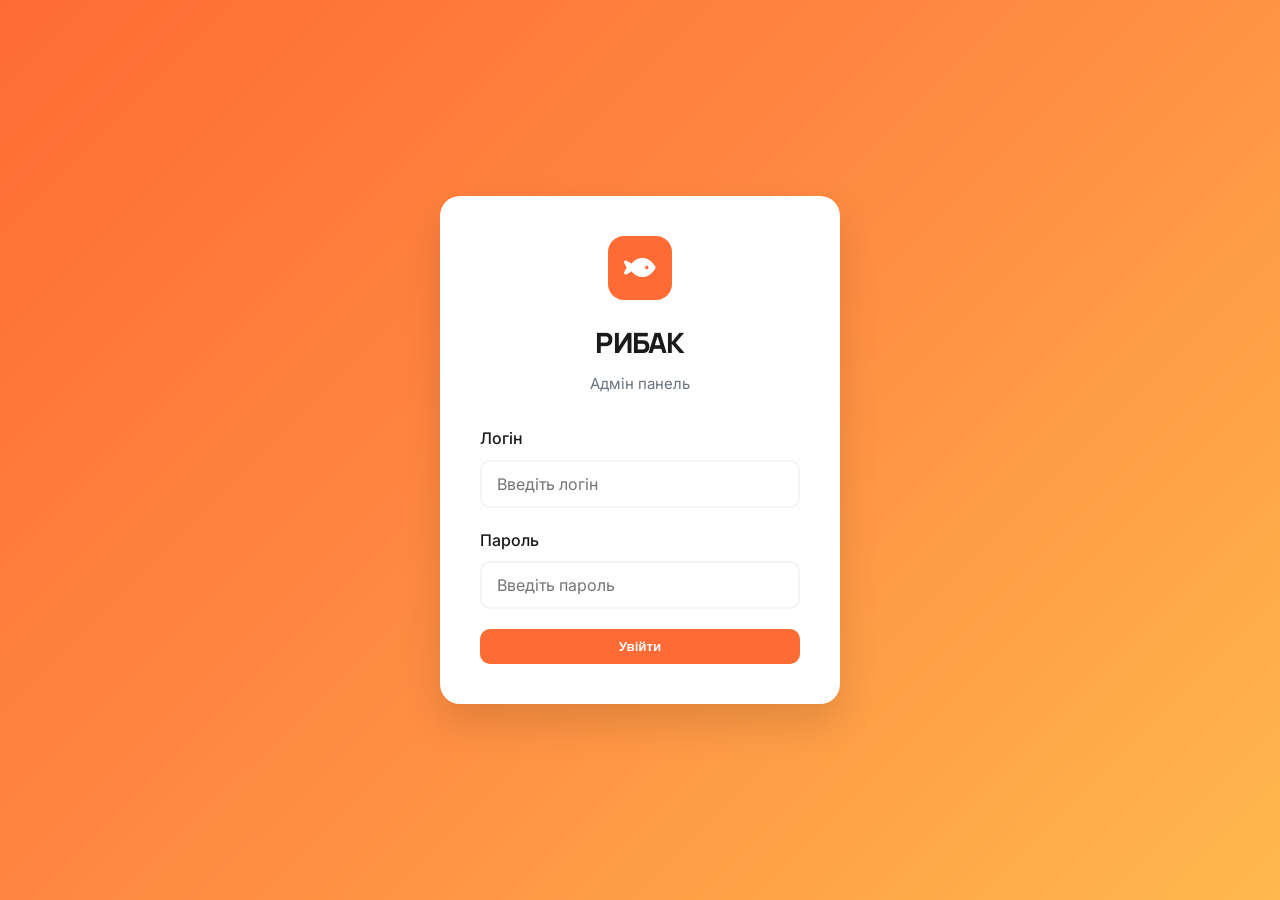
==== admin.html @ 1c78d4a0 "Add files via upload Initial commit - FISHLAB" ====
<!DOCTYPE html>
<html lang="uk">
<head>
    <meta charset="UTF-8">
    <meta name="viewport" content="width=device-width, initial-scale=1.0">
    <title>Адмін панель - РИБАК</title>
    <link rel="stylesheet" href="admin-styles.css">
    <link rel="preconnect" href="https://fonts.googleapis.com">
    <link rel="preconnect" href="https://fonts.gstatic.com" crossorigin>
    <link href="https://fonts.googleapis.com/css2?family=Inter:wght@400;500;600;700&family=Manrope:wght@700;800&display=swap" rel="stylesheet">
    <link rel="stylesheet" href="https://cdnjs.cloudflare.com/ajax/libs/font-awesome/6.4.0/css/all.min.css">
    <script>
        // Auto-cleanup localStorage on page load
        (function() {
            try {
                const testKey = '__test_' + Date.now();
                localStorage.setItem(testKey, 'test');
                localStorage.removeItem(testKey);
            } catch (e) {
                if (e.name === 'QuotaExceededError') {
                    console.warn('localStorage переповнений, очищення...');
                    try {
                        // Try to clean settings
                        const settings = JSON.parse(localStorage.getItem('storeSettings') || '{}');
                        if (settings.logoImage) delete settings.logoImage;
                        for (let i = 1; i <= 4; i++) {
                            if (settings[`catImage${i}`]) delete settings[`catImage${i}`];
                        }
                        localStorage.setItem('storeSettings', JSON.stringify(settings));
                    } catch (e2) {}
                    
                    // If still full, clear products
                    try {
                        const testKey2 = '__test2_' + Date.now();
                        localStorage.setItem(testKey2, 'test');
                        localStorage.removeItem(testKey2);
                    } catch (e3) {
                        localStorage.removeItem('adminProducts');
                        localStorage.removeItem('orders');
                        alert('localStorage очищено! Перезавантажте сторінку.');
                    }
                }
            }
        })();
    </script>
</head>
<body>
    <!-- Login Screen -->
    <div id="loginScreen" class="login-screen">
        <div class="login-box">
            <div class="login-logo">
                <div class="logo-icon">
                    <i class="fas fa-fish"></i>
                </div>
                <h2>РИБАК</h2>
                <p>Адмін панель</p>
            </div>
            <form id="loginForm">
                <div class="form-group">
                    <label for="adminLogin">Логін</label>
                    <input type="text" id="adminLogin" required placeholder="Введіть логін">
                </div>
                <div class="form-group">
                    <label for="adminPassword">Пароль</label>
                    <input type="password" id="adminPassword" required placeholder="Введіть пароль">
                </div>
                <button type="submit" class="btn btn-primary btn-full">Увійти</button>
            </form>
        </div>
    </div>

    <!-- Admin Dashboard -->
    <div id="adminDashboard" class="admin-dashboard" style="display: none;">
        <!-- Sidebar -->
        <aside class="sidebar">
            <div class="sidebar-header">
                <div class="logo-icon">
                    <i class="fas fa-fish"></i>
                </div>
                <span>РИБАК</span>
            </div>
            <nav class="sidebar-nav">
                <a href="#" class="active" data-tab="products">
                    <i class="fas fa-fish"></i>
                    <span>Товари</span>
                </a>
                <a href="#" data-tab="settings">
                    <i class="fas fa-cog"></i>
                    <span>Налаштування</span>
                </a>
            </nav>
            <div class="sidebar-footer">
                <button id="logoutBtn" class="btn btn-logout">
                    <i class="fas fa-sign-out-alt"></i>
                    <span>Вийти</span>
                </button>
            </div>
        </aside>

        <!-- Main Content -->
        <main class="main-content">
            <!-- Top Header -->
            <header class="admin-header">
                <h1>Панель керування</h1>
                <div class="admin-header-actions">
                    <button class="admin-header-btn" id="settingsBtn" title="Налаштування">
                        <i class="fas fa-cog"></i>
                    </button>
                    <div class="user-menu">
                        <i class="fas fa-user"></i>
                        <span id="adminNickname">Адміністратор</span>
                    </div>
                </div>
            </header>

            <!-- Products Tab -->
            <div id="productsTab" class="tab-content active">
                <header class="content-header">
                    <h1>Управління товарами</h1>
                    <button class="btn btn-primary" id="addProductBtn">
                        <i class="fas fa-plus"></i>
                        Додати товар
                    </button>
                </header>
                <div class="products-table-wrapper">
                    <table class="products-table" id="productsTable">
                        <thead>
                            <tr>
                                <th>ID</th>
                                <th>Фото</th>
                                <th>Назва</th>
                                <th>Категорія</th>
                                <th>Ціна</th>
                                <th>Наявність</th>
                                <th>Дії</th>
                            </tr>
                        </thead>
                        <tbody id="productsTableBody">
                            <!-- Products will be loaded here -->
                        </tbody>
                    </table>
                </div>
            </div>

            <!-- Settings Tab -->
            <div id="settingsTab" class="tab-content">
                <header class="content-header">
                    <h1>Налаштування сайту</h1>
                </header>
                <div class="settings-form">
                    <h3 style="margin-bottom: 20px; color: var(--primary);">Основні налаштування</h3>
                    <div class="form-group">
                        <label for="adminNicknameInput">Ваш нікнейм</label>
                        <input type="text" id="adminNicknameInput" placeholder="Введіть ваш нікнейм">
                    </div>
                    <div class="form-group">
                        <label for="storeName">Назва магазину (на сайті)</label>
                        <input type="text" id="storeName" value="РИБАК" placeholder="Назва магазину">
                    </div>
                    <div class="form-group">
                        <label for="storePhone">Телефон</label>
                        <input type="tel" id="storePhone" value="+38 (050) 533-88-39">
                    </div>
                    <div class="form-group">
                        <label for="storeEmail">Email</label>
                        <input type="email" id="storeEmail" value="info@rybak.com">
                    </div>
                    <div class="form-group">
                        <label for="storeWhatsApp">WhatsApp (номер телефону)</label>
                        <input type="tel" id="storeWhatsApp" value="+380505338839" placeholder="+380...">
                    </div>
                    <div class="form-group">
                        <label for="logoImage">Логотип магазину</label>
                        <div style="display: flex; gap: 15px; align-items: flex-start;">
                            <div style="flex: 1;">
                                <input type="file" id="logoImage" accept="image/*" style="display: block; margin-bottom: 10px;">
                                <div id="logoPreview" style="width: 100px; height: 100px; background: #f0f0f0; border-radius: 8px; display: flex; align-items: center; justify-content: center; overflow: hidden;">
                                    <img id="logoPreviewImg" src="" alt="Логотип" style="width: 100%; height: 100%; object-fit: cover; display: none;">
                                    <span id="logoPlaceholder" style="color: #999;">Немає зображення</span>
                                </div>
                            </div>
                        </div>
                    </div>
                    <div class="form-group">
                        <label for="heroProduct">Головний товар</label>
                        <select id="heroProduct">
                            <!-- Products will be loaded here -->
                        </select>
                    </div>
                    
                    <hr style="margin: 30px 0; border-color: var(--gray-light);">
                    
                    <h3 style="margin-bottom: 20px; color: var(--primary);">Hero Section (Головний банер)</h3>
                    <div class="form-group">
                        <label for="heroTitle">Заголовок</label>
                        <input type="text" id="heroTitle" value="Натуральна в'ялена та копчена риба">
                    </div>
                    <div class="form-group">
                        <label for="heroSubtitle">Підзаголовок</label>
                        <input type="text" id="heroSubtitle" value="Свіжа продукція напряму від виробника. Доставка по всій Україні.">
                    </div>
                    <div class="form-group">
                        <label for="heroBtn1">Текст кнопки 1 (синя)</label>
                        <input type="text" id="heroBtn1" value="Купити зараз">
                    </div>
                    <div class="form-group">
                        <label for="heroBtn2">Текст кнопки 2 (біла)</label>
                        <input type="text" id="heroBtn2" value="Переглянути каталог">
                    </div>
                    <div class="form-group">
                        <label for="heroTrust1">Пункт довіри 1</label>
                        <input type="text" id="heroTrust1" value="Натуральне сировину">
                    </div>
                    <div class="form-group">
                        <label for="heroTrust2">Пункт довіри 2</label>
                        <input type="text" id="heroTrust2" value="Без консервантів">
                    </div>
                    <div class="form-group">
                        <label for="heroTrust3">Пункт довіри 3</label>
                        <input type="text" id="heroTrust3" value="Доставка за 24 години">
                    </div>
                    
                    <hr style="margin: 30px 0; border-color: var(--gray-light);">
                    
                    <h3 style="margin-bottom: 20px; color: var(--primary);">Benefits (Переваги) - Заголовки</h3>
                    <div class="form-group">
                        <label for="benefit1">Перевага 1</label>
                        <input type="text" id="benefit1" value="Швидка доставка">
                    </div>
                    <div class="form-group">
                        <label for="benefit2">Перевага 2</label>
                        <input type="text" id="benefit2" value="Свіжа риба">
                    </div>
                    <div class="form-group">
                        <label for="benefit3">Перевага 3</label>
                        <input type="text" id="benefit3" value="Найкраща якість">
                    </div>
                    <div class="form-group">
                        <label for="benefit4">Перевага 4</label>
                        <input type="text" id="benefit4" value="Безпечна оплата">
                    </div>
                    
                    <h3 style="margin: 30px 0 20px; color: var(--primary);">Benefits - Описи та іконки</h3>
                    <style>
                        .icon-select { display: grid; grid-template-columns: repeat(6, 1fr); gap: 10px; margin-top: 10px; }
                        .icon-option { padding: 10px; text-align: center; border: 2px solid var(--gray-light); border-radius: 8px; cursor: pointer; transition: all 0.2s; }
                        .icon-option:hover { border-color: var(--primary); background: rgba(0,159,227,0.1); }
                        .icon-option.selected { border-color: var(--primary); background: var(--primary); color: white; }
                        .icon-option i { font-size: 24px; display: block; margin-bottom: 5px; }
                        .icon-option span { font-size: 11px; }
                        .icon-grid-small { display: grid; grid-template-columns: repeat(10, 1fr); gap: 4px; margin-top: 8px; max-height: 120px; overflow-y: auto; }
                        .icon-btn { padding: 6px; text-align: center; border: 1px solid var(--gray-light); border-radius: 4px; cursor: pointer; background: white; }
                        .icon-btn:hover { border-color: var(--primary); background: rgba(0,159,227,0.1); }
                        .icon-btn.active { border-color: var(--primary); background: var(--primary); color: white; }
                        .icon-btn i { font-size: 16px; }
                        .desc-with-icon { display: flex; align-items: flex-start; gap: 15px; }
                        .desc-with-icon input { flex: 1; }
                        .selected-icon-preview { width: 40px; height: 40px; display: flex; align-items: center; justify-content: center; background: var(--primary-light); border-radius: 8px; color: var(--primary); font-size: 20px; }
                    </style>
                    
                    <!-- Опис 1 з іконкою -->
                    <div class="form-group">
                        <label for="benefitDesc1">Опис 1</label>
                        <div class="desc-with-icon">
                            <div class="selected-icon-preview" id="iconPreview1">
                                <i class="fas fa-shipping-fast"></i>
                            </div>
                            <input type="hidden" id="benefitIcon1" value="fa-shipping-fast">
                            <input type="text" id="benefitDesc1" value="Доставляємо за 24 години по всій Україні" style="flex: 1;">
                        </div>
                        <div class="icon-grid-small" id="iconGrid1"></div>
                    </div>
                    
                    <!-- Опис 2 з іконкою -->
                    <div class="form-group">
                        <label for="benefitDesc2">Опис 2</label>
                        <div class="desc-with-icon">
                            <div class="selected-icon-preview" id="iconPreview2">
                                <i class="fas fa-fish"></i>
                            </div>
                            <input type="hidden" id="benefitIcon2" value="fa-fish">
                            <input type="text" id="benefitDesc2" value="Тільки свіжий улов, без заморозки" style="flex: 1;">
                        </div>
                        <div class="icon-grid-small" id="iconGrid2"></div>
                    </div>
                    
                    <!-- Опис 3 з іконкою -->
                    <div class="form-group">
                        <label for="benefitDesc3">Опис 3</label>
                        <div class="desc-with-icon">
                            <div class="selected-icon-preview" id="iconPreview3">
                                <i class="fas fa-star"></i>
                            </div>
                            <input type="hidden" id="benefitIcon3" value="fa-star">
                            <input type="text" id="benefitDesc3" value="Преміум продукти відбірної якості" style="flex: 1;">
                        </div>
                        <div class="icon-grid-small" id="iconGrid3"></div>
                    </div>
                    
                    <!-- Опис 4 з іконкою -->
                    <div class="form-group">
                        <label for="benefitDesc4">Опис 4</label>
                        <div class="desc-with-icon">
                            <div class="selected-icon-preview" id="iconPreview4">
                                <i class="fas fa-shield-alt"></i>
                            </div>
                            <input type="hidden" id="benefitIcon4" value="fa-shield-alt">
                            <input type="text" id="benefitDesc4" value="Готівка, картка, онлайн оплата" style="flex: 1;">
                        </div>
                        <div class="icon-grid-small" id="iconGrid4"></div>
                    </div>
                    
                    <hr style="margin: 30px 0; border-color: var(--gray-light);">
                    
                    <h3 style="margin-bottom: 20px; color: var(--primary);">Картинки категорій</h3>
                    <style>
                        .cat-image-upload { display: flex; align-items: center; gap: 15px; margin-bottom: 15px; }
                        .cat-image-preview { width: 80px; height: 60px; border-radius: 8px; background-size: cover; background-position: center; border: 2px solid var(--gray-light); }
                        .cat-image-input { flex: 1; }
                        .file-input { display: none; }
                        .file-label { display: inline-flex; align-items: center; gap: 8px; padding: 8px 16px; background: var(--primary); color: white; border-radius: 6px; cursor: pointer; font-size: 14px; }
                        .file-label:hover { background: var(--primary-dark); }
                    </style>
                    <div class="form-group">
                        <label>В'ялена риба</label>
                        <div class="cat-image-upload">
                            <div class="cat-image-preview" id="catPreview1" style="background-image: url('https://images.unsplash.com/photo-1544551763-46a013bb70d5?w=600&h=400&fit=crop')"></div>
                            <div class="cat-image-input">
                                <input type="file" id="catImageFile1" class="file-input" accept="image/*">
                                <label for="catImageFile1" class="file-label"><i class="fas fa-upload"></i> Завантажити</label>
                                <input type="hidden" id="catImage1" value="https://images.unsplash.com/photo-1544551763-46a013bb70d5?w=600&h=400&fit=crop">
                            </div>
                        </div>
                    </div>
                    <div class="form-group">
                        <label>Копчена риба</label>
                        <div class="cat-image-upload">
                            <div class="cat-image-preview" id="catPreview2" style="background-image: url('https://images.unsplash.com/photo-1519708227418-c8fd9a32b7a2?w=600&h=400&fit=crop')"></div>
                            <div class="cat-image-input">
                                <input type="file" id="catImageFile2" class="file-input" accept="image/*">
                                <label for="catImageFile2" class="file-label"><i class="fas fa-upload"></i> Завантажити</label>
                                <input type="hidden" id="catImage2" value="https://images.unsplash.com/photo-1519708227418-c8fd9a32b7a2?w=600&h=400&fit=crop">
                            </div>
                        </div>
                    </div>
                    <div class="form-group">
                        <label>Закуски до пива</label>
                        <div class="cat-image-upload">
                            <div class="cat-image-preview" id="catPreview3" style="background-image: url('https://images.unsplash.com/photo-1565680018434-b513d5e5fd47?w=600&h=400&fit=crop')"></div>
                            <div class="cat-image-input">
                                <input type="file" id="catImageFile3" class="file-input" accept="image/*">
                                <label for="catImageFile3" class="file-label"><i class="fas fa-upload"></i> Завантажити</label>
                                <input type="hidden" id="catImage3" value="https://images.unsplash.com/photo-1565680018434-b513d5e5fd47?w=600&h=400&fit=crop">
                            </div>
                        </div>
                    </div>
                    
                    <hr style="margin: 30px 0; border-color: var(--gray-light);">
                    
                    <h3 style="margin-bottom: 20px; color: var(--primary);">Футер (Нижня частина сайту)</h3>
                    <div class="form-group">
                        <label for="footerTagline">Опис під логотипом</label>
                        <input type="text" id="footerTagline" value="Натуральна в'ялена та копчена риба від виробника">
                    </div>
                    <div class="form-group">
                        <label for="footerPhone">Телефон</label>
                        <input type="text" id="footerPhone" value="0800 123 456">
                    </div>
                    <div class="form-group">
                        <label for="footerEmail">Email</label>
                        <input type="text" id="footerEmail" value="info@rybak.ua">
                    </div>
                    <div class="form-group">
                        <label for="footerCopyright">Copyright текст</label>
                        <input type="text" id="footerCopyright" value="© 2026 РИБАК. Всі права захищені.">
                    </div>
                    
                    <hr style="margin: 30px 0; border-color: var(--gray-light);">
                    
                    <button class="btn btn-primary" id="saveSettings">Зберегти налаштування</button>
                </div>
            </div>
        </main>
    </div>

    <!-- Order Detail Modal -->
    <div id="orderModal" class="modal">
        <div class="modal-overlay" id="orderModalOverlay"></div>
        <div class="modal-content">
            <div class="modal-header">
                <h3>Деталі замовлення</h3>
                <button class="close-modal" id="closeOrderModal">
                    <i class="fas fa-times"></i>
                </button>
            </div>
            <div class="modal-body" id="orderDetails">
                <!-- Order details will be loaded here -->
            </div>
        </div>
    </div>

    <!-- Product Edit Modal -->
    <div id="productModal" class="modal">
        <div class="modal-overlay" id="productModalOverlay"></div>
        <div class="modal-content">
            <div class="modal-header">
                <h3 id="productModalTitle">Редагувати товар</h3>
                <button class="close-modal" id="closeProductModal">
                    <i class="fas fa-times"></i>
                </button>
            </div>
            <div class="modal-body">
                <form id="productForm">
                    <input type="hidden" id="productId">
                    <div class="form-group">
                        <label for="productName">Назва товару</label>
                        <input type="text" id="productName" required>
                    </div>
                    <div class="form-group">
                        <label for="productCategory">Категорія</label>
                        <select id="productCategory" required>
                            <option value="Копчена риба">Копчена риба</option>
                            <option value="В'ялена риба">В'ялена риба</option>
                            <option value="Закуски">Закуски</option>
                        </select>
                    </div>
                    <div class="form-group">
                        <label>Ціна за кг (₴)</label>
                        <div style="display: flex; gap: 10px; align-items: center;">
                            <input type="number" id="productPriceFrom" placeholder="Від" required min="0" style="flex: 1;">
                            <span>-</span>
                            <input type="number" id="productPriceTo" placeholder="До" required min="0" style="flex: 1;">
                        </div>
                        <small style="color: var(--gray); display: block; margin-top: 5px;">Вкажіть діапазон цін (наприклад: 180-220)</small>
                    </div>
                    <div class="form-group">
                        <label for="productDescription">Опис</label>
                        <textarea id="productDescription" required rows="3"></textarea>
                    </div>
                    <div class="form-group" style="display: flex; align-items: center; gap: 10px;">
                        <input type="checkbox" id="productInStock" checked style="width: 20px; height: 20px; cursor: pointer;">
                        <label for="productInStock" style="margin: 0; cursor: pointer;">В наявності</label>
                    </div>
                    <div class="form-group">
                        <label for="productMainImage">Головне фото (обов'язково)</label>
                        <input type="file" id="productMainImage" accept="image/png, image/jpeg, image/jpg" required>
                        <small style="color: var(--gray); display: block; margin-top: 5px;">Максимальний розмір: 5MB. Це фото буде на головній сторінці.</small>
                        <div id="mainImagePreview" style="display: none; margin-top: 10px; position: relative; width: fit-content;">
                            <img id="mainImagePreviewImg" style="max-width: 150px; border-radius: 10px; border: 2px solid var(--primary);">
                            <button type="button" id="removeMainImage" style="position: absolute; top: -10px; right: -10px; background: var(--danger); color: white; border: none; border-radius: 50%; width: 30px; height: 30px; cursor: pointer; display: flex; align-items: center; justify-content: center; font-size: 18px;">
                                <i class="fas fa-times"></i>
                            </button>
                        </div>
                    </div>
                    <div class="form-group">
                        <label for="productAdditionalImages">Додаткові фото (опціонально)</label>
                        <input type="file" id="productAdditionalImages" accept="image/png, image/jpeg, image/jpg" multiple>
                        <small style="color: var(--gray); display: block; margin-top: 5px;">Можна вибрати до 4 додаткових фото. Максимальний розмір кожного: 5MB.</small>
                        <div id="additionalImagesPreview" style="display: none; margin-top: 10px; display: flex; gap: 10px; flex-wrap: wrap;"></div>
                    </div>
                    <button type="submit" class="btn btn-primary btn-full">Зберегти товар</button>
                </form>
            </div>
        </div>
    </div>

    <script src="admin.js"></script>
</body>
</html>
---- admin-styles.css ----
* {
    margin: 0;
    padding: 0;
    box-sizing: border-box;
}

:root {
    --primary: #FF6B35;
    --primary-dark: #E55A2B;
    --primary-light: rgba(255, 107, 53, 0.1);
    --secondary: #FF8C42;
    --accent: #FFB84D;
    --dark: #1A1A1A;
    --dark-secondary: #2D2D2D;
    --light: #FAFAFA;
    --gray: #6B7280;
    --gray-light: #F3F4F6;
    --success: #10B981;
    --danger: #EF4444;
    --warning: #F59E0B;
    --shadow-sm: 0 1px 2px 0 rgba(0, 0, 0, 0.05);
    --shadow: 0 4px 12px rgba(0, 0, 0, 0.08);
    --shadow-md: 0 10px 25px rgba(0, 0, 0, 0.1);
    --shadow-lg: 0 20px 40px rgba(0, 0, 0, 0.12);
    --shadow-xl: 0 25px 50px rgba(0, 0, 0, 0.15);
    --radius-sm: 8px;
    --radius: 12px;
    --radius-lg: 16px;
    --radius-xl: 24px;
}

body {
    font-family: 'Inter', -apple-system, BlinkMacSystemFont, sans-serif;
    background: var(--light);
    color: var(--dark);
    line-height: 1.6;
}

/* Login Screen */
.login-screen {
    position: fixed;
    top: 0;
    left: 0;
    width: 100%;
    height: 100%;
    background: linear-gradient(135deg, #FF6B35 0%, #FF8C42 50%, #FFB84D 100%);
    display: flex;
    align-items: center;
    justify-content: center;
    z-index: 1000;
}

.login-box {
    background: white;
    padding: 40px;
    border-radius: 20px;
    box-shadow: var(--shadow-lg);
    width: 90%;
    max-width: 400px;
}

.login-logo {
    text-align: center;
    margin-bottom: 30px;
}

.login-logo .logo-icon {
    width: 64px;
    height: 64px;
    background: var(--primary);
    border-radius: var(--radius-lg);
    display: flex;
    align-items: center;
    justify-content: center;
    margin: 0 auto 20px;
    color: white;
    font-size: 28px;
}

.login-logo h2 {
    font-family: 'Manrope', sans-serif;
    font-size: 28px;
    font-weight: 800;
    color: var(--dark);
    margin-bottom: 8px;
    letter-spacing: -0.5px;
}

.login-logo p {
    color: var(--gray);
    font-size: 15px;
}

.login-hint {
    text-align: center;
    margin-top: 15px;
    color: var(--gray);
    font-size: 0.85rem;
}

/* Admin Header */
.admin-header {
    position: fixed;
    top: 0;
    left: 260px;
    right: 0;
    height: 72px;
    background: rgba(255, 255, 255, 0.95);
    backdrop-filter: blur(20px);
    -webkit-backdrop-filter: blur(20px);
    border-bottom: 1px solid var(--gray-light);
    z-index: 100;
    display: flex;
    align-items: center;
    justify-content: space-between;
    padding: 0 30px;
}

.admin-header h1 {
    font-family: 'Manrope', sans-serif;
    font-size: 24px;
    font-weight: 800;
    color: var(--dark);
}

.admin-header-actions {
    display: flex;
    align-items: center;
    gap: 16px;
}

.admin-header-btn {
    width: 44px;
    height: 44px;
    border-radius: var(--radius);
    border: none;
    background: transparent;
    color: var(--gray);
    font-size: 18px;
    cursor: pointer;
    transition: all 0.3s ease;
    display: flex;
    align-items: center;
    justify-content: center;
}

.admin-header-btn:hover {
    background: var(--primary-light);
    color: var(--primary);
}

.user-menu {
    display: flex;
    align-items: center;
    gap: 12px;
    padding: 8px 16px;
    background: var(--light);
    border-radius: var(--radius);
    cursor: pointer;
    transition: all 0.3s ease;
}

.user-menu:hover {
    background: var(--gray-light);
}

.user-menu i {
    width: 36px;
    height: 36px;
    background: var(--primary);
    border-radius: 50%;
    display: flex;
    align-items: center;
    justify-content: center;
    color: white;
}

.user-menu span {
    font-weight: 600;
    font-size: 14px;
    color: var(--dark);
}

/* Admin Dashboard */
.admin-dashboard {
    display: flex;
    min-height: 100vh;
}

/* Sidebar */
.sidebar {
    width: 260px;
    background: var(--dark);
    color: white;
    display: flex;
    flex-direction: column;
    position: fixed;
    height: 100vh;
}

.sidebar-header {
    padding: 25px;
    border-bottom: 1px solid rgba(255, 255, 255, 0.1);
    display: flex;
    align-items: center;
    gap: 12px;
}

.sidebar-header .logo-icon {
    width: 40px;
    height: 40px;
    background: var(--primary);
    border-radius: var(--radius);
    display: flex;
    align-items: center;
    justify-content: center;
    color: white;
    font-size: 20px;
}

.sidebar-header span {
    font-family: 'Manrope', sans-serif;
    font-size: 22px;
    font-weight: 800;
    letter-spacing: -0.5px;
}

.sidebar-nav {
    flex: 1;
    padding: 20px 0;
}

.sidebar-nav a {
    display: flex;
    align-items: center;
    gap: 12px;
    padding: 15px 25px;
    color: rgba(255, 255, 255, 0.7);
    text-decoration: none;
    transition: all 0.3s;
}

.sidebar-nav a:hover,
.sidebar-nav a.active {
    background: rgba(255, 255, 255, 0.1);
    color: white;
    border-left: 3px solid var(--primary);
}

.sidebar-nav a i {
    width: 20px;
    text-align: center;
}

.sidebar-footer {
    padding: 20px 25px;
    border-top: 1px solid rgba(255, 255, 255, 0.1);
}

.btn-logout {
    display: flex;
    align-items: center;
    justify-content: center;
    gap: 10px;
    width: 100%;
    padding: 12px;
    background: transparent;
    border: 2px solid rgba(255, 255, 255, 0.3);
    color: white;
    border-radius: 10px;
    cursor: pointer;
    transition: all 0.3s;
}

.btn-logout:hover {
    background: var(--danger);
    border-color: var(--danger);
}

/* Main Content */
.main-content {
    margin-left: 260px;
    flex: 1;
    padding: 102px 30px 30px;
}

.content-header {
    display: flex;
    justify-content: space-between;
    align-items: center;
    margin-bottom: 30px;
    flex-wrap: wrap;
    gap: 20px;
}

.content-header h1 {
    font-size: 2rem;
    color: var(--dark);
}

/* Stats */
.stats {
    display: flex;
    gap: 20px;
}

.stat-card {
    background: white;
    padding: 20px 25px;
    border-radius: 15px;
    box-shadow: var(--shadow);
    display: flex;
    align-items: center;
    gap: 15px;
}

.stat-card i {
    width: 50px;
    height: 50px;
    background: linear-gradient(135deg, var(--primary) 0%, var(--secondary) 100%);
    color: white;
    border-radius: 12px;
    display: flex;
    align-items: center;
    justify-content: center;
    font-size: 1.25rem;
}

.stat-value {
    display: block;
    font-size: 1.5rem;
    font-weight: 700;
    color: var(--dark);
}

.stat-label {
    display: block;
    font-size: 0.875rem;
    color: var(--gray);
}

/* Tab Content */
.tab-content {
    display: none;
}

.tab-content.active {
    display: block;
}

/* Orders List */
.orders-list {
    display: grid;
    gap: 20px;
}

.order-card {
    background: white;
    border-radius: 15px;
    padding: 25px;
    box-shadow: var(--shadow);
    cursor: pointer;
    transition: all 0.3s;
}

.order-card:hover {
    transform: translateY(-3px);
    box-shadow: var(--shadow-lg);
}

.order-header {
    display: flex;
    justify-content: space-between;
    align-items: center;
    margin-bottom: 15px;
}

.order-id {
    font-weight: 700;
    color: var(--primary);
    font-size: 1.1rem;
}

.order-date {
    color: var(--gray);
    font-size: 0.875rem;
}

.order-customer {
    display: flex;
    align-items: center;
    gap: 8px;
    margin-bottom: 10px;
    color: var(--dark);
}

.order-total {
    font-size: 1.25rem;
    font-weight: 700;
    color: var(--success);
}

/* Products Table */
.products-table-wrapper {
    background: white;
    border-radius: 15px;
    box-shadow: var(--shadow);
    overflow: hidden;
}

.products-table {
    width: 100%;
    border-collapse: collapse;
}

.products-table th {
    background: var(--light);
    padding: 15px;
    text-align: left;
    font-weight: 600;
    color: var(--gray);
    font-size: 0.875rem;
    text-transform: uppercase;
}

.products-table td {
    padding: 15px;
    border-bottom: 1px solid var(--gray-light);
}

.products-table tr:hover {
    background: var(--light);
}

.product-thumb {
    width: 60px;
    height: 60px;
    border-radius: 10px;
    object-fit: cover;
}

/* Buttons */
.btn {
    display: inline-flex;
    align-items: center;
    justify-content: center;
    gap: 8px;
    padding: 10px 20px;
    border: none;
    border-radius: 10px;
    font-weight: 600;
    cursor: pointer;
    transition: all 0.3s;
}

.btn-primary {
    background: var(--primary);
    color: white;
}

.btn-primary:hover {
    background: var(--primary-dark);
}

.btn-danger {
    background: var(--danger);
    color: white;
}

.btn-danger:hover {
    background: #dc2626;
}

.btn-secondary {
    background: var(--gray-light);
    color: var(--dark);
}

.btn-secondary:hover {
    background: var(--gray);
    color: white;
}

.btn-full {
    width: 100%;
}

.btn-sm {
    padding: 6px 12px;
    font-size: 0.875rem;
}

/* Form */
.form-group {
    margin-bottom: 20px;
}

.form-group label {
    display: block;
    margin-bottom: 8px;
    font-weight: 500;
    color: var(--dark);
}

.form-group input,
.form-group select,
.form-group textarea {
    width: 100%;
    padding: 12px 15px;
    border: 2px solid var(--gray-light);
    border-radius: 10px;
    font-size: 1rem;
    transition: border-color 0.3s;
    font-family: inherit;
}

.form-group input:focus,
.form-group select:focus,
.form-group textarea:focus {
    outline: none;
    border-color: var(--primary);
}

/* Settings */
.settings-form {
    background: white;
    padding: 30px;
    border-radius: 15px;
    box-shadow: var(--shadow);
    max-width: 500px;
}

/* Modal */
.modal {
    display: none;
    position: fixed;
    top: 0;
    left: 0;
    width: 100%;
    height: 100%;
    z-index: 1000;
    align-items: center;
    justify-content: center;
}

.modal.active {
    display: flex;
}

.modal-overlay {
    position: absolute;
    top: 0;
    left: 0;
    width: 100%;
    height: 100%;
    background: rgba(0, 0, 0, 0.5);
}

.modal-content {
    position: relative;
    background: white;
    border-radius: 20px;
    width: 90%;
    max-width: 600px;
    max-height: 90vh;
    overflow: hidden;
    box-shadow: var(--shadow-lg);
}

.modal-header {
    display: flex;
    justify-content: space-between;
    align-items: center;
    padding: 20px 25px;
    border-bottom: 1px solid var(--gray-light);
}

.modal-header h3 {
    font-size: 1.25rem;
}

.close-modal {
    background: none;
    border: none;
    font-size: 1.5rem;
    color: var(--gray);
    cursor: pointer;
}

.close-modal:hover {
    color: var(--danger);
}

.modal-body {
    padding: 25px;
    max-height: 70vh;
    overflow-y: auto;
}

/* Order Details */
.order-details-grid {
    display: grid;
    gap: 20px;
}

.order-section h4 {
    margin-bottom: 10px;
    color: var(--primary);
}

.order-section p {
    margin-bottom: 5px;
}

.order-items-list {
    background: var(--light);
    border-radius: 10px;
    padding: 15px;
}

.order-item {
    display: flex;
    justify-content: space-between;
    padding: 10px 0;
    border-bottom: 1px solid var(--gray-light);
}

.order-item:last-child {
    border-bottom: none;
}

/* Responsive */
@media (max-width: 768px) {
    .sidebar {
        width: 100%;
        position: relative;
        height: auto;
    }

    .main-content {
        margin-left: 0;
    }

    .admin-dashboard {
        flex-direction: column;
    }

    .stats {
        flex-direction: column;
    }

    .content-header {
        flex-direction: column;
        align-items: flex-start;
    }
}

/* Empty State */
.empty-state {
    text-align: center;
    padding: 60px 20px;
    color: var(--gray);
}

.empty-state i {
    font-size: 4rem;
    margin-bottom: 20px;
    opacity: 0.5;
}

/* Actions */
.actions {
    display: flex;
    gap: 8px;
}

/* Status Badge */
.status-badge {
    display: inline-block;
    padding: 4px 12px;
    border-radius: 20px;
    font-size: 0.75rem;
    font-weight: 600;
    text-transform: uppercase;
}

.status-new {
    background: var(--primary);
    color: white;
}

.status-processing {
    background: var(--warning);
    color: white;
}

.status-completed {
    background: var(--success);
    color: white;
}
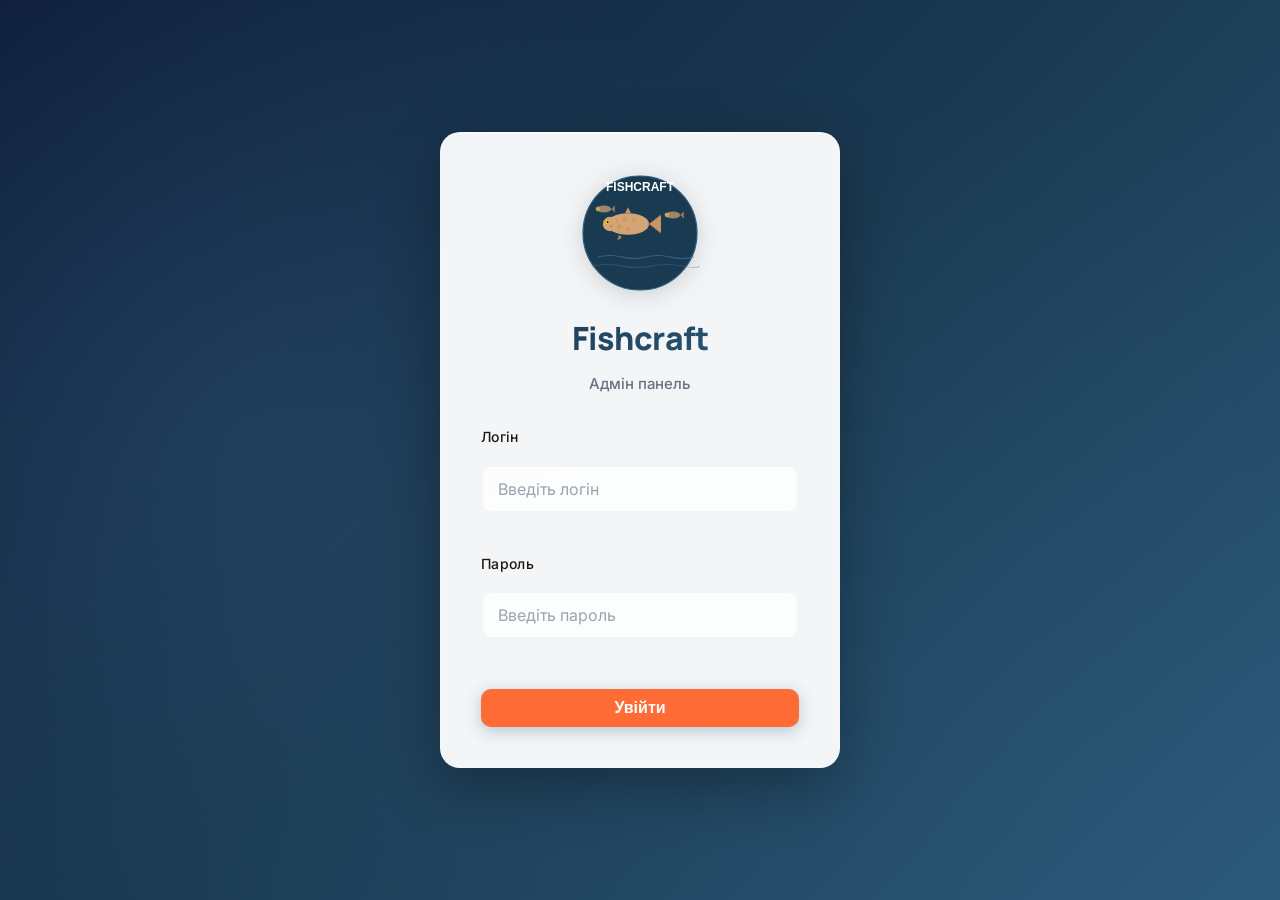
==== commit 5aab4764: "Update login design Update login design - dark blue theme with Fishcraft brandin" ====
--- a/admin.html
+++ b/admin.html
@@ -3,7 +3,7 @@
 <head>
     <meta charset="UTF-8">
     <meta name="viewport" content="width=device-width, initial-scale=1.0">
-    <title>Адмін панель - РИБАК</title>
+    <title>Адмін панель - Fishcraft</title>
     <link rel="stylesheet" href="admin-styles.css">
     <link rel="preconnect" href="https://fonts.googleapis.com">
     <link rel="preconnect" href="https://fonts.gstatic.com" crossorigin>
@@ -49,10 +49,62 @@
     <div id="loginScreen" class="login-screen">
         <div class="login-box">
             <div class="login-logo">
-                <div class="logo-icon">
-                    <i class="fas fa-fish"></i>
-                </div>
-                <h2>РИБАК</h2>
+                <svg class="logo-svg" viewBox="0 0 200 200" xmlns="http://www.w3.org/2000/svg">
+                    <!-- Background circle -->
+                    <circle cx="100" cy="100" r="95" fill="#1a3a52" stroke="#2d5a7b" stroke-width="2"/>
+                    
+                    <!-- Water waves -->
+                    <path d="M 30 140 Q 50 135 70 140 T 110 140 T 150 140 T 190 140" stroke="#4a7ba7" stroke-width="2" fill="none" opacity="0.6"/>
+                    <path d="M 20 155 Q 45 150 70 155 T 120 155 T 170 155 T 200 155" stroke="#4a7ba7" stroke-width="2" fill="none" opacity="0.4"/>
+                    
+                    <!-- Main fish (larger) -->
+                    <g transform="translate(80, 85)">
+                        <!-- Fish body -->
+                        <ellipse cx="0" cy="0" rx="35" ry="18" fill="#d4a574"/>
+                        <!-- Fish scales pattern -->
+                        <circle cx="-20" cy="-5" r="4" fill="#c99560" opacity="0.7"/>
+                        <circle cx="-15" cy="5" r="4" fill="#c99560" opacity="0.7"/>
+                        <circle cx="-5" cy="-8" r="4" fill="#c99560" opacity="0.7"/>
+                        <circle cx="0" cy="8" r="4" fill="#c99560" opacity="0.7"/>
+                        <circle cx="10" cy="-6" r="4" fill="#c99560" opacity="0.7"/>
+                        <!-- Fish head -->
+                        <circle cx="-30" cy="0" r="12" fill="#d4a574"/>
+                        <!-- Fish eye -->
+                        <circle cx="-35" cy="-3" r="3" fill="#ffd700"/>
+                        <circle cx="-34" cy="-3" r="1.5" fill="#000"/>
+                        <!-- Fish mouth -->
+                        <path d="M -30 3 Q -28 5 -26 3" stroke="#8b6f47" stroke-width="1.5" fill="none"/>
+                        <!-- Fish tail -->
+                        <path d="M 35 0 L 55 -15 L 55 15 Z" fill="#c99560"/>
+                        <!-- Tail details -->
+                        <path d="M 45 -8 L 55 -15" stroke="#b8854a" stroke-width="1"/>
+                        <path d="M 45 8 L 55 15" stroke="#b8854a" stroke-width="1"/>
+                        <!-- Dorsal fin -->
+                        <path d="M -5 -18 L 0 -28 L 5 -18 Z" fill="#c99560"/>
+                        <!-- Pectoral fin -->
+                        <path d="M -15 18 L -18 28 L -10 22 Z" fill="#c99560" opacity="0.8"/>
+                    </g>
+                    
+                    <!-- Small fish (left) -->
+                    <g transform="translate(40, 60)">
+                        <ellipse cx="0" cy="0" rx="12" ry="6" fill="#d4a574" opacity="0.7"/>
+                        <circle cx="-10" cy="0" r="4" fill="#d4a574" opacity="0.7"/>
+                        <circle cx="-12" cy="-1" r="1.5" fill="#ffd700" opacity="0.7"/>
+                        <path d="M 12 0 L 18 -6 L 18 6 Z" fill="#c99560" opacity="0.7"/>
+                    </g>
+                    
+                    <!-- Small fish (right) -->
+                    <g transform="translate(155, 70)">
+                        <ellipse cx="0" cy="0" rx="12" ry="6" fill="#d4a574" opacity="0.7"/>
+                        <circle cx="-10" cy="0" r="4" fill="#d4a574" opacity="0.7"/>
+                        <circle cx="-12" cy="-1" r="1.5" fill="#ffd700" opacity="0.7"/>
+                        <path d="M 12 0 L 18 -6 L 18 6 Z" fill="#c99560" opacity="0.7"/>
+                    </g>
+                    
+                    <!-- Text -->
+                    <text x="100" y="30" font-family="Arial, sans-serif" font-size="20" font-weight="bold" fill="white" text-anchor="middle">FISHCRAFT</text>
+                </svg>
+                <h2>Fishcraft</h2>
                 <p>Адмін панель</p>
             </div>
             <form id="loginForm">
@@ -77,7 +129,7 @@
                 <div class="logo-icon">
                     <i class="fas fa-fish"></i>
                 </div>
-                <span>РИБАК</span>
+                <span>Fishcraft</span>
             </div>
             <nav class="sidebar-nav">
                 <a href="#" class="active" data-tab="products">
--- a/admin-styles.css
+++ b/admin-styles.css
@@ -43,20 +43,39 @@
     left: 0;
     width: 100%;
     height: 100%;
-    background: linear-gradient(135deg, #FF6B35 0%, #FF8C42 50%, #FFB84D 100%);
+    background: linear-gradient(135deg, #0f1f3c 0%, #1a3a52 50%, #2d5a7b 100%);
     display: flex;
     align-items: center;
     justify-content: center;
     z-index: 1000;
+    backdrop-filter: blur(10px);
+    overflow: hidden;
+}
+
+.login-screen::before {
+    content: '';
+    position: absolute;
+    top: 0;
+    left: 0;
+    right: 0;
+    bottom: 0;
+    background: radial-gradient(circle at 20% 50%, rgba(74, 123, 167, 0.2) 0%, transparent 50%),
+                radial-gradient(circle at 80% 80%, rgba(45, 90, 123, 0.2) 0%, transparent 50%);
+    pointer-events: none;
 }
 
 .login-box {
-    background: white;
+    background: rgba(255, 255, 255, 0.95);
     padding: 40px;
     border-radius: 20px;
-    box-shadow: var(--shadow-lg);
+    box-shadow: 0 20px 60px rgba(0, 0, 0, 0.3), 
+                inset 0 1px 0 rgba(255, 255, 255, 0.6);
     width: 90%;
     max-width: 400px;
+    backdrop-filter: blur(20px);
+    border: 1px solid rgba(255, 255, 255, 0.2);
+    position: relative;
+    z-index: 10;
 }
 
 .login-logo {
@@ -64,24 +83,28 @@
     margin-bottom: 30px;
 }
 
-.login-logo .logo-icon {
-    width: 64px;
-    height: 64px;
-    background: var(--primary);
-    border-radius: var(--radius-lg);
-    display: flex;
-    align-items: center;
-    justify-content: center;
+.login-logo .logo-svg {
+    width: 120px;
+    height: 120px;
     margin: 0 auto 20px;
-    color: white;
-    font-size: 28px;
+    display: block;
+    filter: drop-shadow(0 4px 12px rgba(0, 0, 0, 0.15));
+    animation: float 3s ease-in-out infinite;
+}
+
+@keyframes float {
+    0%, 100% { transform: translateY(0px); }
+    50% { transform: translateY(-10px); }
 }
 
 .login-logo h2 {
     font-family: 'Manrope', sans-serif;
-    font-size: 28px;
+    font-size: 32px;
     font-weight: 800;
-    color: var(--dark);
+    background: linear-gradient(135deg, #1a3a52 0%, #2d5a7b 100%);
+    -webkit-background-clip: text;
+    -webkit-text-fill-color: transparent;
+    background-clip: text;
     margin-bottom: 8px;
     letter-spacing: -0.5px;
 }
@@ -89,6 +112,7 @@
 .login-logo p {
     color: var(--gray);
     font-size: 15px;
+    font-weight: 500;
 }
 
 .login-hint {
@@ -96,6 +120,71 @@
     margin-top: 15px;
     color: var(--gray);
     font-size: 0.85rem;
+}
+
+/* Login Form */
+#loginForm {
+    display: flex;
+    flex-direction: column;
+    gap: 20px;
+}
+
+.form-group {
+    display: flex;
+    flex-direction: column;
+    gap: 8px;
+}
+
+.form-group label {
+    font-weight: 600;
+    color: #1a3a52;
+    font-size: 14px;
+    letter-spacing: 0.3px;
+}
+
+.form-group input {
+    padding: 12px 16px;
+    border: 2px solid #e5e7eb;
+    border-radius: 10px;
+    font-size: 15px;
+    font-family: 'Inter', sans-serif;
+    transition: all 0.3s ease;
+    background: rgba(255, 255, 255, 0.8);
+}
+
+.form-group input:focus {
+    outline: none;
+    border-color: #2d5a7b;
+    background: white;
+    box-shadow: 0 0 0 3px rgba(45, 90, 123, 0.1);
+}
+
+.form-group input::placeholder {
+    color: #9ca3af;
+}
+
+.btn-full {
+    padding: 14px 24px;
+    font-size: 16px;
+    font-weight: 600;
+    border: none;
+    border-radius: 10px;
+    cursor: pointer;
+    transition: all 0.3s ease;
+    background: linear-gradient(135deg, #2d5a7b 0%, #1a3a52 100%);
+    color: white;
+    margin-top: 10px;
+    box-shadow: 0 4px 15px rgba(45, 90, 123, 0.3);
+}
+
+.btn-full:hover {
+    transform: translateY(-2px);
+    box-shadow: 0 6px 20px rgba(45, 90, 123, 0.4);
+    background: linear-gradient(135deg, #3d6a8b 0%, #2a4a62 100%);
+}
+
+.btn-full:active {
+    transform: translateY(0);
 }
 
 /* Admin Header */
